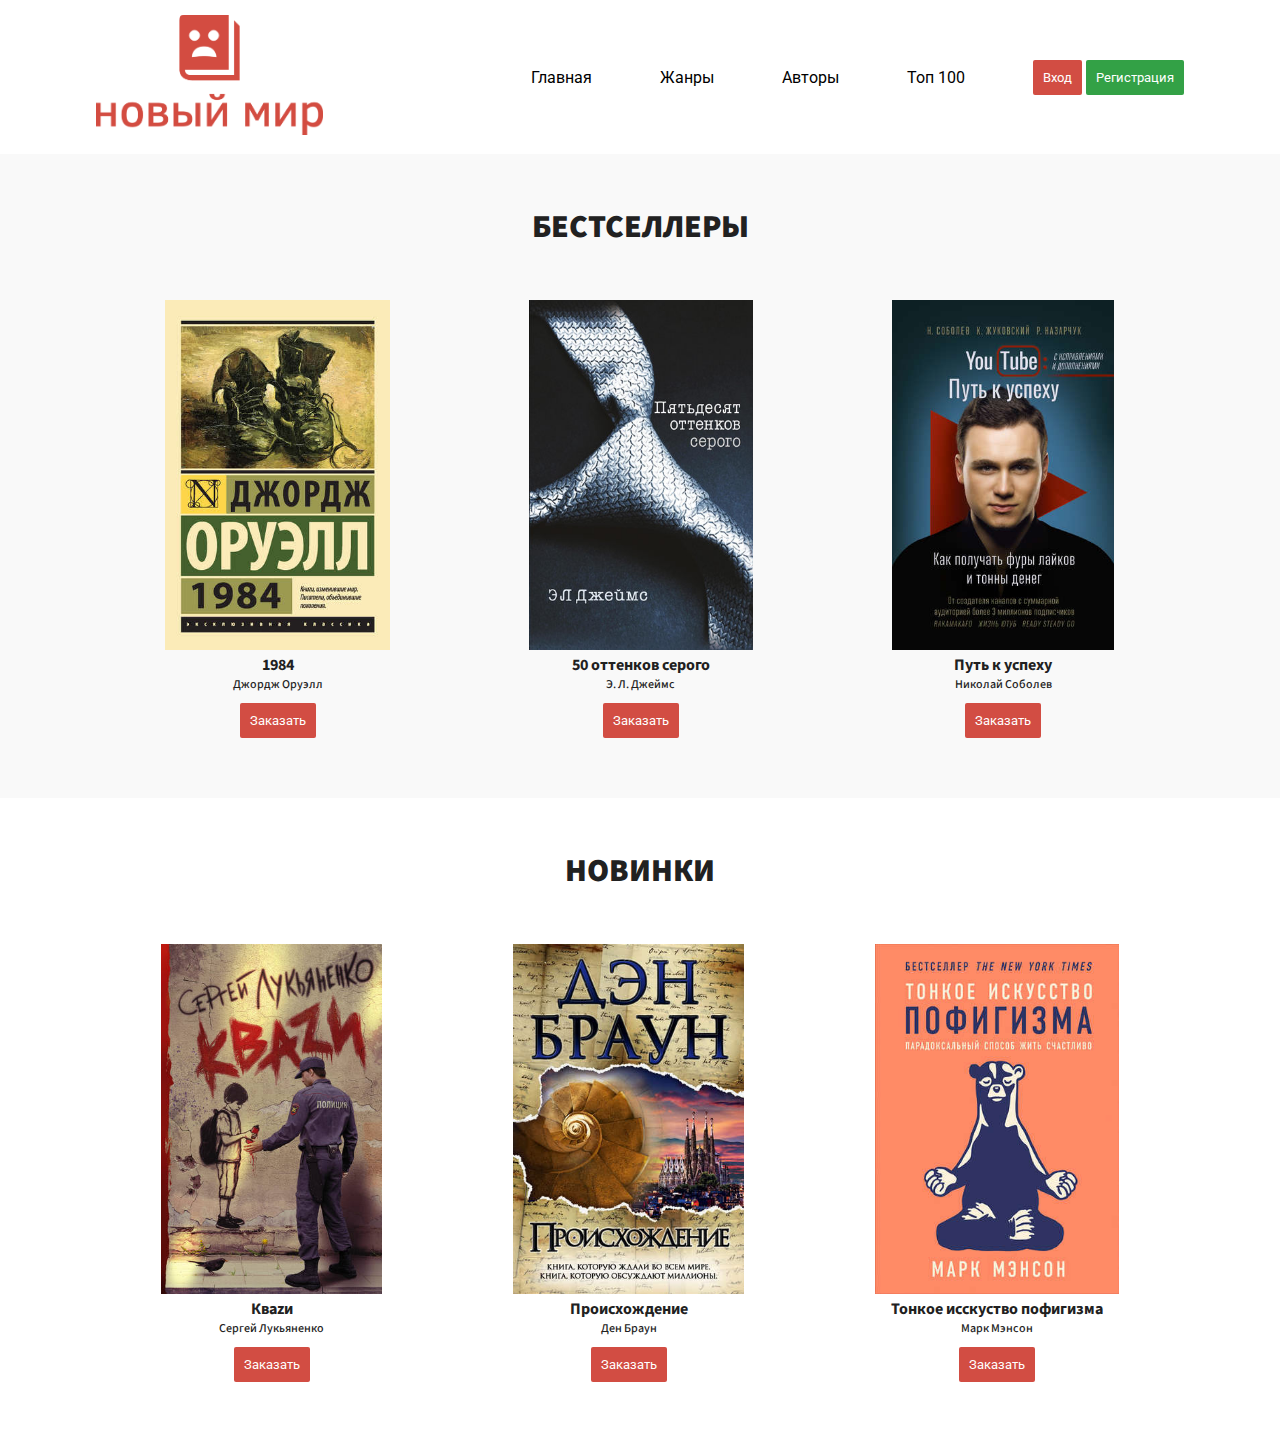
==== nov_mir/index.html @ 4c752518 "Add files via upload" ====
<!DOCTYPE html>
<html>
<head>
	<meta charset="UTF-8">
	<meta name="viewport" content="width=device-width">
	<title>Новый мир</title>
    <link rel="stylesheet" href="css/style.css">
    <link href="https://fonts.googleapis.com/css?family=Open+Sans|Roboto|Source+Sans+Pro:400,700,900&amp;subset=cyrillic" rel="stylesheet">
</head>
<body>
<header class="header">
	<div class="container">
		<div class="main-wrapper">
			<div class="logo-w"><img class="logo" src="img/LOG.svg" alt=""></div>
			<ul class="menu-list">
				<li class="menu-item"><a href="">Главная</a></li>
				<li class="menu-item"><a href="">Жанры</a></li>
				<li class="menu-item"><a href="">Авторы</a></li>
				<li class="menu-item"><a href="">Топ 100</a></li>
				<li class="menu-item"><button class="btn sign-btn">Вход</button>
				<button class="btn reg-btn">Регистрация</button></li>
			</ul>
		</div>
	</div>
</header>

<main>
	<div class="container">
		<h1></h1>
		<p></p>
	</div>
</main>
<section class="bestsell">
	<div class="container">
		<h2 class="best-title">Бестселлеры</h2>
		<div class="book-wr">
			<div class="book">
				<img src="img/1984.jpg" alt="" class="book-pic">
				<h3 class="book-title">1984</h3>
				<h4 class="book-author">Джордж Оруэлл</h4>
				<button class="book-button btn">Заказать</button>
			</div>
			<div class="book">
				<img src="img/grey.jpg" alt="" class="book-pic">
				<h3 class="book-title">50 оттенков серого</h3>
				<h4 class="book-author">Э. Л. Джеймс</h4>
				<button class="book-button btn">Заказать</button>
			</div>
			<div class="book">
				<img src="img/success.jpg" alt="" class="book-pic">
				<h3 class="book-title">Путь к успеху</h3>
				<h4 class="book-author">Николай Соболев</h4>
				<button class="book-button btn">Заказать</button>
			</div>
		</div>
	</div>
</section>
<section class="new">
	<div class="container">
		<h2 class="new-title">Новинки</h2>
		<div class="book-wr">
			<div class="book">
				<img src="img/kvazi.jpg" alt="" class="book-pic">
				<h3 class="book-title">Кваzи</h3>
				<h4 class="book-author">Сергей Лукьяненко</h4>
				<button class="book-button btn">Заказать</button>
			</div>
			<div class="book">
				<img src="img/origin.jpg" alt="" class="book-pic">
				<h3 class="book-title">Происхождение</h3>
				<h4 class="book-author">Ден Браун</h4>
				<button class="book-button btn"><a href="book.html" сlass="book-link" id="order-l">Заказать</a></button>
			</div>
			<div class="book">
				<img src="img/art_of_dgsh.jpg" alt="" class="book-pic">
				<h3 class="book-title">Тонкое исскуство пофигизма</h3>
				<h4 class="book-author">Марк Мэнсон</h4>
				<button class="book-button btn">Заказать</button>
			</div>
		</div>
	</div>
</section>
<footer>
	<div class="footer"></div>
</footer>
</body>
</html>
---- nov_mir/css/style.css ----
@charset "UTF-8";
body, html {
  width: 100%;
  height: 100%;
  margin: 0;
  padding: 0;
  
  font-family: 'Roboto', sans-serif;
}
a{
  text-decoration: none;
  color: black;
}
h1, h2, h3, h4, h5, h6, p {
  margin: 0;
  padding: 0;
  color: #212121
}
h1, h2, h3, h4, h5, h6{
  font-family: 'Source Sans Pro', sans-serif;
}
li {
  list-style: none;
}
ul {
  padding: 0;
  margin: 0;
}
.main-wrapper{
  display: flex;
  justify-content: space-between;
}
.header{
  padding: 15px 0;
}
.logo{
  height: 120px;
}

/*контейнер*/
.container {
  width: 85%;
  margin: 0 auto;
}

/*стилизация меню*/
.menu-list {
  
  display: flex;
  justify-content: space-between;
  align-items: center;
  list-style: none;
  margin: 0;
  padding: 0;
  width: 60%;
}
.menu-link {
  text-decoration: none;
}
.book-wr{
  display: -webkit-flex;
  display: -moz-flex;
  display: -ms-flex;
  display: -o-flex;
  display: flex;
  justify-content: space-around;
  -ms-align-items: center;
  align-items: center;
}
.book-pic{
  height: 350px;
}
.btn{
  border: none;
  padding: 10px;
  background-color: #d24d43;
  border-radius: 2px;
  color: #fff;
  font-family: 'Roboto', sans-serif;
  
}
.btn:hover{
  cursor: pointer;
  box-shadow: 0 14px 28px rgba(88,62,76,0.22), 0 10px 10px rgba(88,62,76,0.20);
  background-color: #BF1D21;
}
.reg-btn:hover{
  background-color: #0D6F1E;
}
.reg-btn{
  background-color: #33A146;
}
.bestsell{
  background-color: #f9f9f9;
  padding: 50px 0;
}

.best-title{
  font-size: 32px;
  text-align: center;
  font-weight: 900;
  text-transform: uppercase;
  margin-bottom: 50px;
}

.new-title{
  font-size: 32px;
  text-align: center;
  font-weight: 900;
  text-transform: uppercase;
  margin-bottom: 50px;
}

.new{
  padding: 50px 0;
}

.book-button{
  display: block;
  margin: 10px auto;
}

.book-title{
  font-size: 16px;
  font-weight: 700;
  text-align: center;
}
.book-author{
  font-size: 12px;
  font-weight: 500;
  text-align: center;
}

.book-link{
  color: #fff;
}

#order-l{
  color: white;
}

.book_main{
  background-color: #f9f9f9;
  padding: 50px;
}

.book_cont{
  display: inline-block;
  vertical-align: top;
  margin-left: 30px;
}

.book_author{
  margin-top: 20px;
}

.book_series{
  margin-top: 10px;
}

.book_btn{
  margin-top: 20px;
}

.book_bt{
  font-size: 30px;
  font-weight: bold;
  text-transform: uppercase;
  color:#fff;
  padding: 20px;
  background-color: #33A146;
  margin-top: 20px;
}

.book_bt:hover{
  background-color: #0D6F1E;
}

.book_lis-bt{
  margin-top: 10px;
  background-color: transparent;
  border: 3px solid #212121;
  color:#212121;
  font-size: 22px;
  text-transform: uppercase;
  border-radius: 0;
  font-weight: bold;
  box-sizing: content-box;
  padding: 20px 40px;
}

.book_lis{
  padding: 15px 25px;
  background-color: #fff;
  margin-top: 20px;
}

.book_lis-bt:hover{
  cursor: pointer;
}

.book_adver{
  display: inline-block;
  vertical-align: top;
  width: 200px;
  height: 400px;
  border: 2px solid #212121;
  margin-left: 10%;
  background: url("../img/ad.jpg");
  -webkit-background-size: 100%;
  background-size: 100%;
}

.book_cont-wr{
  display: inline-block;
  vertical-align: top;
}
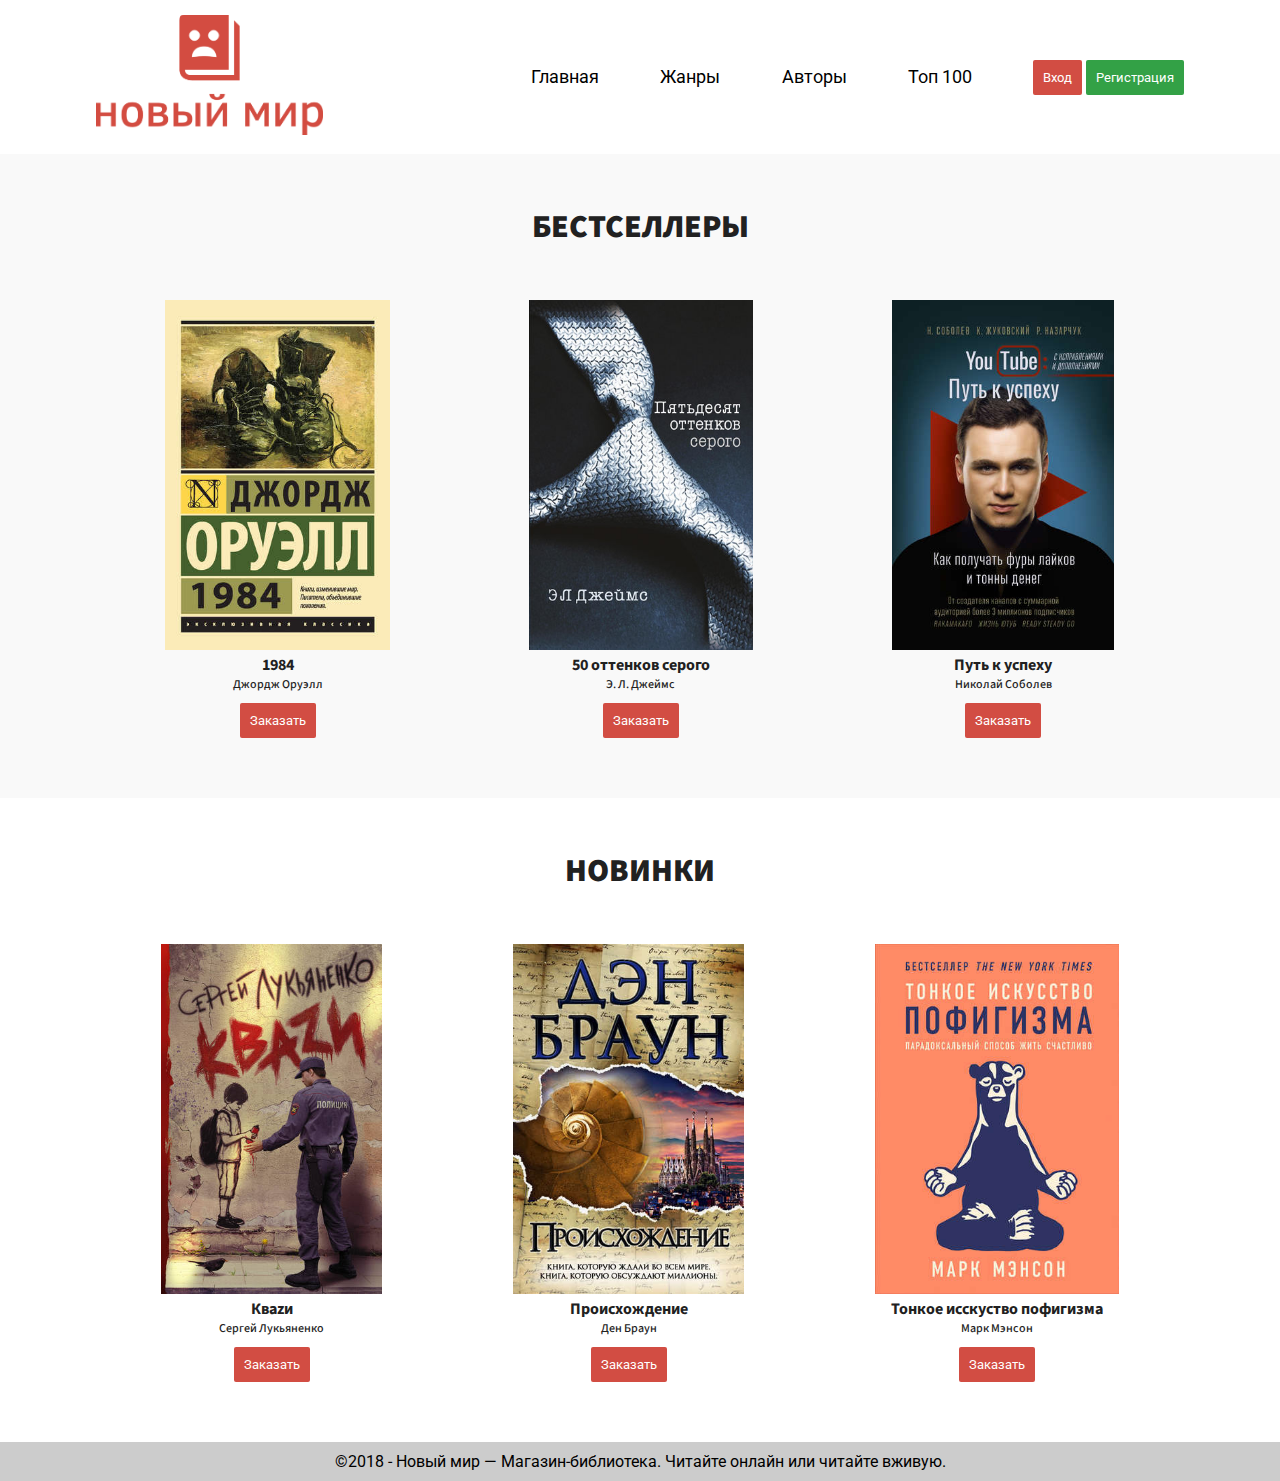
==== commit d22c2609: "Add files via upload" ====
--- a/nov_mir/index.html
+++ b/nov_mir/index.html
@@ -17,7 +17,7 @@
 				<li class="menu-item"><a href="">Жанры</a></li>
 				<li class="menu-item"><a href="">Авторы</a></li>
 				<li class="menu-item"><a href="">Топ 100</a></li>
-				<li class="menu-item"><button class="btn sign-btn">Вход</button>
+				<li ><button class="btn sign-btn">Вход</button>
 				<button class="btn reg-btn">Регистрация</button></li>
 			</ul>
 		</div>
@@ -69,7 +69,7 @@
 				<img src="img/origin.jpg" alt="" class="book-pic">
 				<h3 class="book-title">Происхождение</h3>
 				<h4 class="book-author">Ден Браун</h4>
-				<button class="book-button btn"><a href="book.html" сlass="book-link" id="order-l">Заказать</a></button>
+				<button class="book-button btn"><a href="book.html" id="order-l">Заказать</a></button>
 			</div>
 			<div class="book">
 				<img src="img/art_of_dgsh.jpg" alt="" class="book-pic">
@@ -81,7 +81,7 @@
 	</div>
 </section>
 <footer>
-	<div class="footer"></div>
+	<div class="footer">©2018 - Новый мир — Магазин-библиотека. Читайте онлайн или читайте вживую.</div>
 </footer>
 </body>
 </html>--- a/nov_mir/css/style.css
+++ b/nov_mir/css/style.css
@@ -56,6 +56,13 @@
 }
 .menu-link {
   text-decoration: none;
+}
+.menu-item:hover{
+  text-decoration: underline;
+
+}
+.menu-item{
+  font-size: 110%;
 }
 .book-wr{
   display: -webkit-flex;
@@ -131,9 +138,7 @@
   text-align: center;
 }
 
-.book-link{
-  color: #fff;
-}
+
 
 #order-l{
   color: white;
@@ -141,7 +146,7 @@
 
 .book_main{
   background-color: #f9f9f9;
-  padding: 50px;
+  padding: 50px 10px;
 }
 
 .book_cont{
@@ -210,8 +215,40 @@
   -webkit-background-size: 100%;
   background-size: 100%;
 }
-
 .book_cont-wr{
   display: inline-block;
   vertical-align: top;
+}
+.form-title{
+  margin: 0 auto;
+}
+.form{
+  margin: 50px;
+  width: 50%;
+  margin: 0 auto;
+  padding: 50px;
+  background-color: #fff;
+}
+.form-cont-wr{
+  margin: 0 auto;
+  height: 100%
+}
+.form_main{
+  padding: 100px 10px;
+  height: 100%;
+  background-color: #f9f9f9;
+}
+.form-input{
+  width: 80%;
+  padding: 10px 0px;
+  margin: 10px 40px;
+}
+.forget-password{
+  text-align: center;
+}
+
+.footer{
+  background-color: #cccccc;
+  padding: 10px 0;
+  text-align: center;
 }